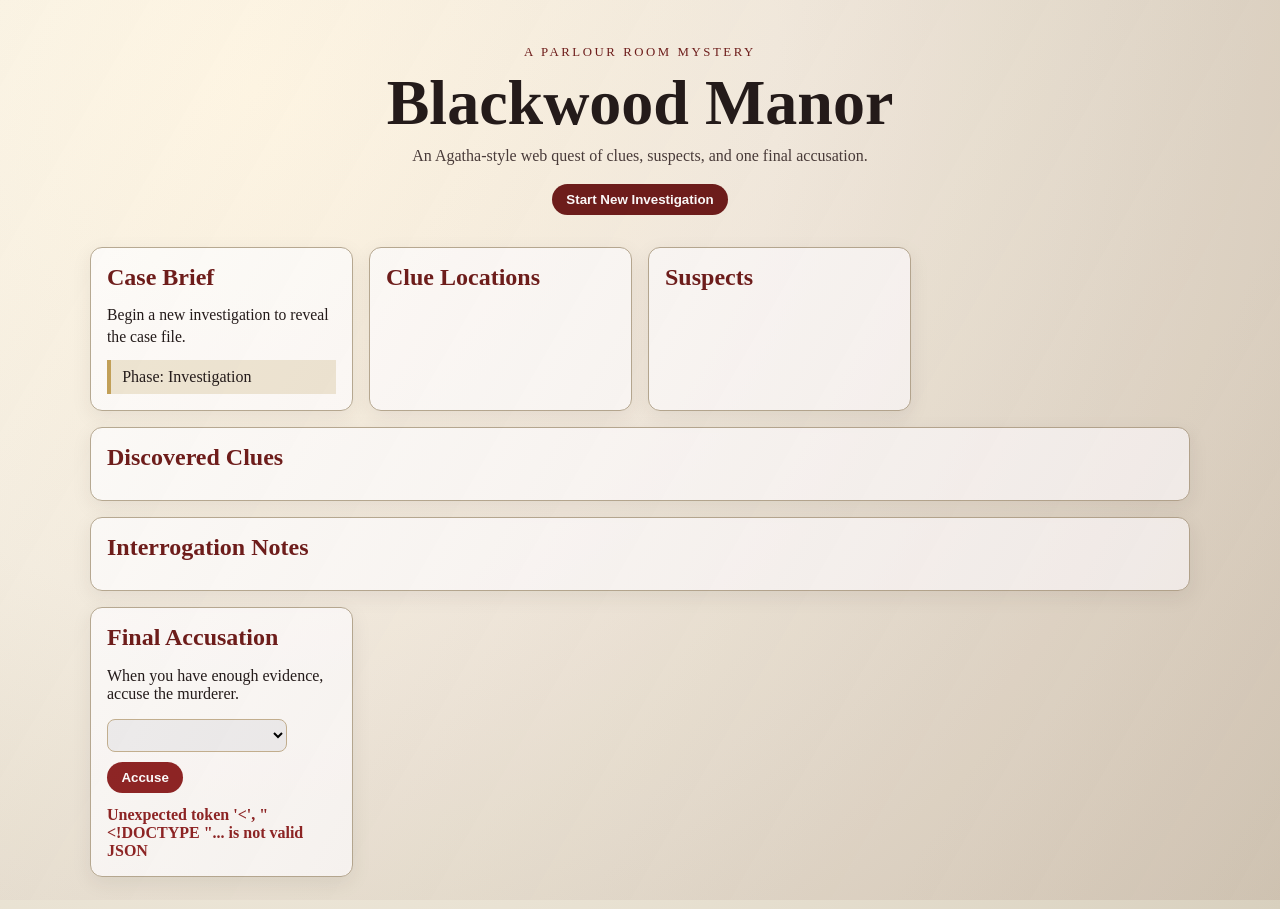
==== agatha-quest/frontend/index.html @ c82c1620 "Initial public release: agent-leader" ====
<!doctype html>
<html lang="en">
  <head>
    <meta charset="UTF-8" />
    <meta name="viewport" content="width=device-width, initial-scale=1.0" />
    <title>Blackwood Manor Mystery</title>
    <link rel="stylesheet" href="styles.css" />
  </head>
  <body>
    <div class="fog"></div>
    <header class="hero">
      <p class="eyebrow">A Parlour Room Mystery</p>
      <h1>Blackwood Manor</h1>
      <p class="subtitle">An Agatha-style web quest of clues, suspects, and one final accusation.</p>
      <button id="new-game" class="btn btn-primary">Start New Investigation</button>
    </header>

    <main class="layout">
      <section class="panel case-panel">
        <h2>Case Brief</h2>
        <div id="case-info" class="case-info">Begin a new investigation to reveal the case file.</div>
        <div id="status-strip" class="status-strip">Phase: Investigation</div>
      </section>

      <section class="panel">
        <h2>Clue Locations</h2>
        <div id="locations" class="grid"></div>
      </section>

      <section class="panel">
        <h2>Suspects</h2>
        <div id="suspects" class="grid"></div>
      </section>

      <section class="panel wide">
        <h2>Discovered Clues</h2>
        <ul id="clues" class="log"></ul>
      </section>

      <section class="panel wide">
        <h2>Interrogation Notes</h2>
        <ul id="interrogations" class="log"></ul>
      </section>

      <section class="panel accusation-panel">
        <h2>Final Accusation</h2>
        <p>When you have enough evidence, accuse the murderer.</p>
        <div class="accusation-controls">
          <select id="accused-select"></select>
          <button id="accuse-btn" class="btn btn-danger">Accuse</button>
        </div>
        <div id="verdict" class="verdict"></div>
      </section>
    </main>

    <script src="app.js"></script>
  </body>
</html>
---- agatha-quest/frontend/styles.css ----
:root {
  --ink: #241b1a;
  --paper: #f5efe2;
  --wine: #6f1d1b;
  --gold: #c4a259;
  --fog: #dad3c6;
  --success: #2f6d4f;
  --danger: #8f2525;
}

* {
  box-sizing: border-box;
}

body {
  margin: 0;
  color: var(--ink);
  font-family: "Garamond", "Times New Roman", serif;
  background: radial-gradient(circle at 20% 10%, #fff7e5, var(--paper) 40%, #d8d0be 100%);
}

.fog {
  position: fixed;
  inset: 0;
  pointer-events: none;
  background: linear-gradient(120deg, rgba(255, 255, 255, 0.15), rgba(111, 29, 27, 0.08));
  mix-blend-mode: multiply;
}

.hero {
  text-align: center;
  padding: 2.8rem 1rem 2rem;
}

.eyebrow {
  letter-spacing: 0.2em;
  text-transform: uppercase;
  color: var(--wine);
  margin: 0;
  font-size: 0.8rem;
}

h1 {
  margin: 0.4rem 0;
  font-size: clamp(2rem, 6vw, 4rem);
}

.subtitle {
  margin: 0 auto 1.2rem;
  max-width: 52rem;
  color: #4a3c3a;
}

.layout {
  width: min(1100px, 94vw);
  margin: 0 auto 2rem;
  display: grid;
  grid-template-columns: repeat(auto-fit, minmax(260px, 1fr));
  gap: 1rem;
}

.panel {
  background: rgba(255, 255, 255, 0.8);
  border: 1px solid #b8ab93;
  border-radius: 12px;
  padding: 1rem;
  box-shadow: 0 6px 20px rgba(54, 40, 35, 0.08);
}

.panel h2 {
  margin: 0 0 0.8rem;
  color: var(--wine);
}

.wide {
  grid-column: 1 / -1;
}

.case-info {
  font-size: 0.98rem;
  line-height: 1.4;
}

.status-strip {
  margin-top: 0.8rem;
  padding: 0.5rem 0.7rem;
  background: #efe7d4;
  border-left: 4px solid var(--gold);
}

.grid {
  display: grid;
  grid-template-columns: repeat(auto-fit, minmax(190px, 1fr));
  gap: 0.6rem;
}

.card {
  border: 1px solid #cbbda1;
  background: #fff;
  border-radius: 10px;
  padding: 0.7rem;
  display: flex;
  flex-direction: column;
  gap: 0.5rem;
}

.card h3 {
  margin: 0;
  font-size: 1rem;
}

.card p {
  margin: 0;
  color: #504040;
  font-size: 0.9rem;
}

.log {
  margin: 0;
  padding-left: 1.1rem;
}

.log li {
  margin: 0.35rem 0;
}

.btn {
  border: none;
  border-radius: 999px;
  padding: 0.5rem 0.9rem;
  cursor: pointer;
  font-weight: 600;
}

.btn-primary {
  background: var(--wine);
  color: #fff;
}

.btn-secondary {
  background: #e8dcc2;
  color: var(--ink);
}

.btn-danger {
  background: var(--danger);
  color: #fff;
}

.btn:disabled {
  opacity: 0.45;
  cursor: not-allowed;
}

.accusation-controls {
  display: flex;
  gap: 0.6rem;
  flex-wrap: wrap;
}

select {
  padding: 0.45rem;
  border-radius: 8px;
  border: 1px solid #c5b291;
  min-width: 180px;
}

.verdict {
  margin-top: 0.8rem;
  min-height: 1.2rem;
  font-weight: 700;
}

.verdict.success {
  color: var(--success);
}

.verdict.fail {
  color: var(--danger);
}
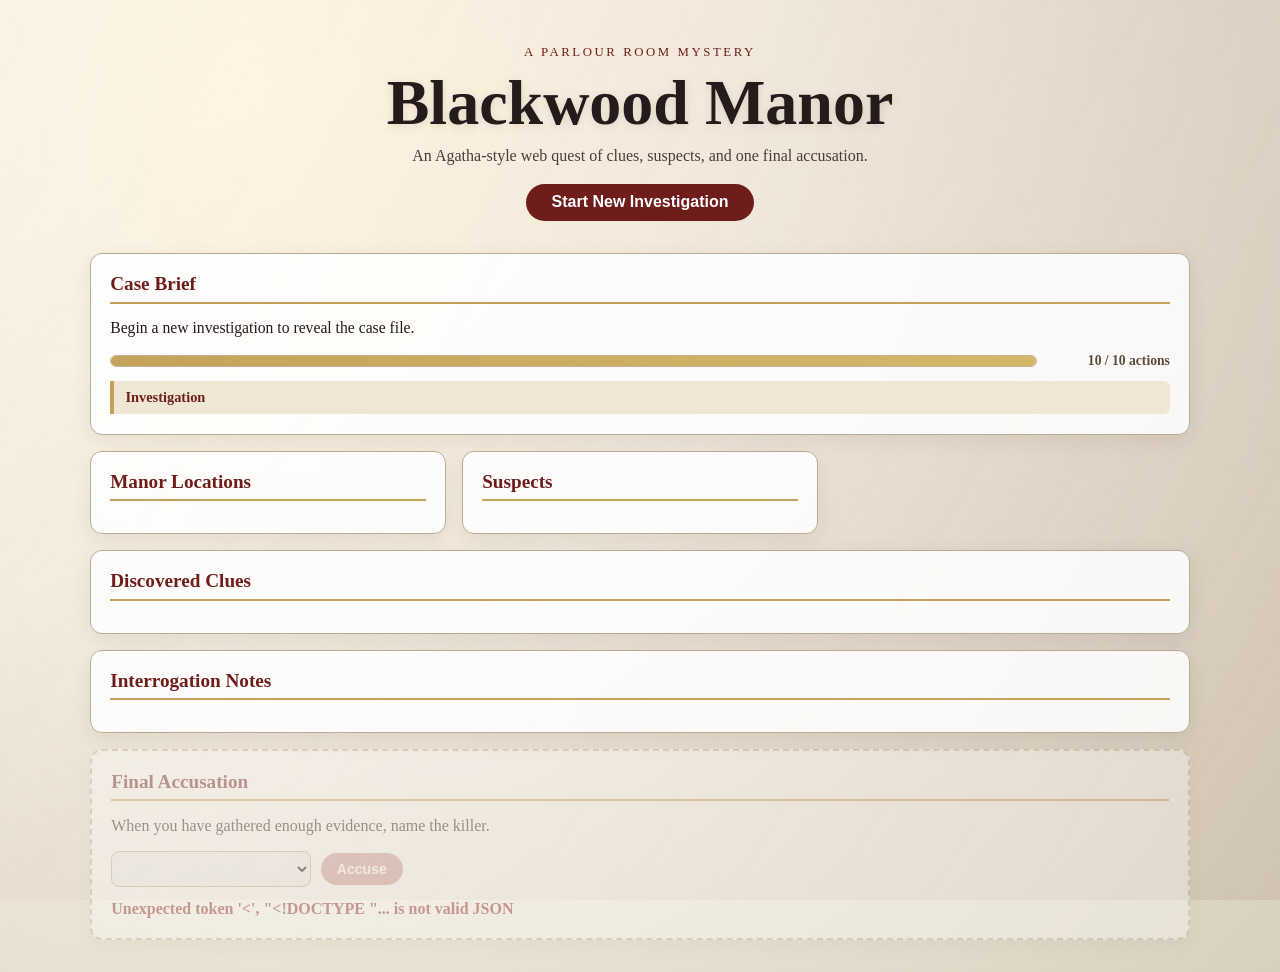
==== commit 5acda764: "Implement frontend graphics pass and gameplay UI for Agatha Quest Major frontend overhaul: - Wire lo" ====
--- a/agatha-quest/frontend/index.html
+++ b/agatha-quest/frontend/index.html
@@ -16,14 +16,22 @@
     </header>
 
     <main class="layout">
-      <section class="panel case-panel">
+      <section class="panel case-panel wide">
         <h2>Case Brief</h2>
         <div id="case-info" class="case-info">Begin a new investigation to reveal the case file.</div>
-        <div id="status-strip" class="status-strip">Phase: Investigation</div>
+        <div id="pressure-container" class="pressure-container">
+          <div class="pressure-track">
+            <div id="pressure-bar" class="pressure-fill"></div>
+          </div>
+          <span id="pressure-label" class="pressure-label">10 / 10 actions</span>
+        </div>
+        <div id="status-strip" class="status-strip">
+          <span class="phase-text">Investigation</span>
+        </div>
       </section>
 
       <section class="panel">
-        <h2>Clue Locations</h2>
+        <h2>Manor Locations</h2>
         <div id="locations" class="grid"></div>
       </section>
 
@@ -42,12 +50,12 @@
         <ul id="interrogations" class="log"></ul>
       </section>
 
-      <section class="panel accusation-panel">
+      <section class="panel accusation-panel wide">
         <h2>Final Accusation</h2>
-        <p>When you have enough evidence, accuse the murderer.</p>
+        <p>When you have gathered enough evidence, name the killer.</p>
         <div class="accusation-controls">
           <select id="accused-select"></select>
-          <button id="accuse-btn" class="btn btn-danger">Accuse</button>
+          <button id="accuse-btn" class="btn btn-danger" disabled>Accuse</button>
         </div>
         <div id="verdict" class="verdict"></div>
       </section>
--- a/agatha-quest/frontend/styles.css
+++ b/agatha-quest/frontend/styles.css
@@ -6,6 +6,7 @@
   --fog: #dad3c6;
   --success: #2f6d4f;
   --danger: #8f2525;
+  --warning: #b8860b;
 }
 
 * {
@@ -17,6 +18,7 @@
   color: var(--ink);
   font-family: "Garamond", "Times New Roman", serif;
   background: radial-gradient(circle at 20% 10%, #fff7e5, var(--paper) 40%, #d8d0be 100%);
+  min-height: 100vh;
 }
 
 .fog {
@@ -25,11 +27,15 @@
   pointer-events: none;
   background: linear-gradient(120deg, rgba(255, 255, 255, 0.15), rgba(111, 29, 27, 0.08));
   mix-blend-mode: multiply;
-}
-
+  z-index: 0;
+}
+
+/* Hero */
 .hero {
   text-align: center;
   padding: 2.8rem 1rem 2rem;
+  position: relative;
+  z-index: 1;
 }
 
 .eyebrow {
@@ -43,6 +49,7 @@
 h1 {
   margin: 0.4rem 0;
   font-size: clamp(2rem, 6vw, 4rem);
+  text-shadow: 0 2px 8px rgba(111, 29, 27, 0.12);
 }
 
 .subtitle {
@@ -51,90 +58,274 @@
   color: #4a3c3a;
 }
 
+/* Layout */
 .layout {
   width: min(1100px, 94vw);
   margin: 0 auto 2rem;
   display: grid;
-  grid-template-columns: repeat(auto-fit, minmax(260px, 1fr));
+  grid-template-columns: repeat(auto-fit, minmax(280px, 1fr));
   gap: 1rem;
-}
-
+  position: relative;
+  z-index: 1;
+}
+
+/* Panels */
 .panel {
-  background: rgba(255, 255, 255, 0.8);
+  background: rgba(255, 255, 255, 0.85);
   border: 1px solid #b8ab93;
   border-radius: 12px;
-  padding: 1rem;
+  padding: 1.2rem;
   box-shadow: 0 6px 20px rgba(54, 40, 35, 0.08);
+  transition: box-shadow 0.2s;
+}
+
+.panel:hover {
+  box-shadow: 0 8px 28px rgba(54, 40, 35, 0.12);
 }
 
 .panel h2 {
   margin: 0 0 0.8rem;
   color: var(--wine);
+  font-size: 1.2rem;
+  border-bottom: 2px solid var(--gold);
+  padding-bottom: 0.4rem;
 }
 
 .wide {
   grid-column: 1 / -1;
 }
 
+/* Case info */
 .case-info {
   font-size: 0.98rem;
-  line-height: 1.4;
-}
-
+  line-height: 1.5;
+}
+
+.case-detail {
+  padding: 0.2rem 0;
+}
+
+.case-detail strong {
+  color: var(--wine);
+}
+
+/* Pressure clock */
+.pressure-container {
+  margin-top: 0.8rem;
+  display: flex;
+  align-items: center;
+  gap: 0.8rem;
+}
+
+.pressure-track {
+  flex: 1;
+  height: 12px;
+  background: #e8dcc2;
+  border-radius: 6px;
+  overflow: hidden;
+  border: 1px solid #c5b291;
+}
+
+.pressure-fill {
+  height: 100%;
+  background: linear-gradient(90deg, var(--gold), #d4b86a);
+  border-radius: 6px;
+  transition: width 0.4s ease, background 0.3s;
+}
+
+.pressure-fill.warning {
+  background: linear-gradient(90deg, var(--warning), #d4a017);
+  animation: pulse-warning 1.2s ease-in-out infinite;
+}
+
+.pressure-fill.expired {
+  background: var(--danger);
+  width: 0% !important;
+}
+
+@keyframes pulse-warning {
+  0%, 100% { opacity: 1; }
+  50% { opacity: 0.7; }
+}
+
+.pressure-label {
+  font-size: 0.85rem;
+  font-weight: 600;
+  color: #5a4a3a;
+  white-space: nowrap;
+  min-width: 120px;
+  text-align: right;
+}
+
+/* Status strip */
 .status-strip {
   margin-top: 0.8rem;
   padding: 0.5rem 0.7rem;
   background: #efe7d4;
   border-left: 4px solid var(--gold);
-}
-
+  border-radius: 0 6px 6px 0;
+  display: flex;
+  flex-wrap: wrap;
+  gap: 0.8rem;
+  align-items: center;
+  font-size: 0.9rem;
+}
+
+.phase-text {
+  font-weight: 700;
+  color: var(--wine);
+}
+
+.stat {
+  color: #5a4a3a;
+}
+
+/* Grid */
 .grid {
   display: grid;
-  grid-template-columns: repeat(auto-fit, minmax(190px, 1fr));
+  grid-template-columns: repeat(auto-fit, minmax(200px, 1fr));
   gap: 0.6rem;
 }
 
+/* Cards */
 .card {
   border: 1px solid #cbbda1;
   background: #fff;
   border-radius: 10px;
-  padding: 0.7rem;
+  padding: 0.8rem;
   display: flex;
   flex-direction: column;
-  gap: 0.5rem;
+  gap: 0.4rem;
+  transition: transform 0.15s, box-shadow 0.15s, border-color 0.2s;
+}
+
+.card:hover {
+  transform: translateY(-2px);
+  box-shadow: 0 4px 16px rgba(54, 40, 35, 0.1);
+}
+
+.card.visited {
+  border-color: var(--gold);
+  background: #fdfbf4;
+}
+
+.card.no-clues {
+  opacity: 0.8;
+}
+
+.card.interrogated {
+  border-color: var(--wine);
+  background: #fdf5f5;
 }
 
 .card h3 {
   margin: 0;
   font-size: 1rem;
+  color: var(--ink);
 }
 
 .card p {
   margin: 0;
   color: #504040;
-  font-size: 0.9rem;
-}
-
+  font-size: 0.88rem;
+  line-height: 1.35;
+}
+
+.loc-desc {
+  font-style: italic;
+}
+
+/* Badges */
+.badge {
+  display: inline-block;
+  font-size: 0.72rem;
+  font-weight: 700;
+  text-transform: uppercase;
+  letter-spacing: 0.06em;
+  padding: 0.15rem 0.5rem;
+  border-radius: 999px;
+  width: fit-content;
+}
+
+.clue-badge {
+  background: #e8f5e9;
+  color: var(--success);
+  border: 1px solid #a5d6a7;
+}
+
+.visited-badge {
+  background: #fff8e1;
+  color: var(--warning);
+  border: 1px solid #ffe082;
+}
+
+.interrogated-badge {
+  background: #fce4ec;
+  color: var(--wine);
+  border: 1px solid #ef9a9a;
+}
+
+/* Log lists */
 .log {
   margin: 0;
   padding-left: 1.1rem;
+  list-style: none;
 }
 
 .log li {
   margin: 0.35rem 0;
-}
-
+  padding: 0.3rem 0;
+  border-bottom: 1px solid #efe7d4;
+}
+
+.log li:last-child {
+  border-bottom: none;
+}
+
+.log li.empty {
+  color: #8a7a6a;
+  font-style: italic;
+  border-bottom: none;
+}
+
+.clue-item strong {
+  color: var(--wine);
+}
+
+.interrogation-item strong {
+  color: var(--ink);
+}
+
+.secret-text {
+  color: var(--danger);
+  font-weight: 600;
+}
+
+/* Buttons */
 .btn {
   border: none;
   border-radius: 999px;
-  padding: 0.5rem 0.9rem;
+  padding: 0.5rem 1rem;
   cursor: pointer;
   font-weight: 600;
+  font-size: 0.88rem;
+  transition: transform 0.1s, box-shadow 0.15s, opacity 0.15s;
+}
+
+.btn:hover:not(:disabled) {
+  transform: translateY(-1px);
+  box-shadow: 0 2px 8px rgba(0, 0, 0, 0.12);
+}
+
+.btn:active:not(:disabled) {
+  transform: translateY(0);
 }
 
 .btn-primary {
   background: var(--wine);
   color: #fff;
+  padding: 0.6rem 1.6rem;
+  font-size: 1rem;
 }
 
 .btn-secondary {
@@ -150,25 +341,48 @@
 .btn:disabled {
   opacity: 0.45;
   cursor: not-allowed;
+  transform: none;
+  box-shadow: none;
+}
+
+/* Accusation panel */
+.accusation-panel {
+  opacity: 0.4;
+  pointer-events: none;
+  transition: opacity 0.4s;
+  border: 2px dashed #c5b291;
+}
+
+.accusation-panel.visible {
+  opacity: 1;
+  pointer-events: auto;
+  border: 2px solid var(--wine);
+  background: rgba(255, 245, 245, 0.9);
 }
 
 .accusation-controls {
   display: flex;
   gap: 0.6rem;
   flex-wrap: wrap;
+  align-items: center;
 }
 
 select {
-  padding: 0.45rem;
+  padding: 0.5rem;
   border-radius: 8px;
   border: 1px solid #c5b291;
-  min-width: 180px;
-}
-
+  min-width: 200px;
+  font-family: inherit;
+  font-size: 0.9rem;
+}
+
+/* Verdict */
 .verdict {
   margin-top: 0.8rem;
   min-height: 1.2rem;
   font-weight: 700;
+  font-size: 1rem;
+  transition: color 0.2s;
 }
 
 .verdict.success {
@@ -178,3 +392,51 @@
 .verdict.fail {
   color: var(--danger);
 }
+
+/* Game over states */
+body.game-over .card .btn {
+  opacity: 0.3;
+  pointer-events: none;
+}
+
+body.game-won .hero h1 {
+  color: var(--success);
+}
+
+body.game-lost .hero h1 {
+  color: var(--danger);
+}
+
+/* Mobile */
+@media (max-width: 600px) {
+  .layout {
+    grid-template-columns: 1fr;
+  }
+
+  .grid {
+    grid-template-columns: 1fr;
+  }
+
+  .pressure-container {
+    flex-direction: column;
+    align-items: stretch;
+  }
+
+  .pressure-label {
+    text-align: center;
+  }
+
+  .status-strip {
+    flex-direction: column;
+    gap: 0.3rem;
+    align-items: flex-start;
+  }
+
+  .accusation-controls {
+    flex-direction: column;
+  }
+
+  select {
+    width: 100%;
+  }
+}
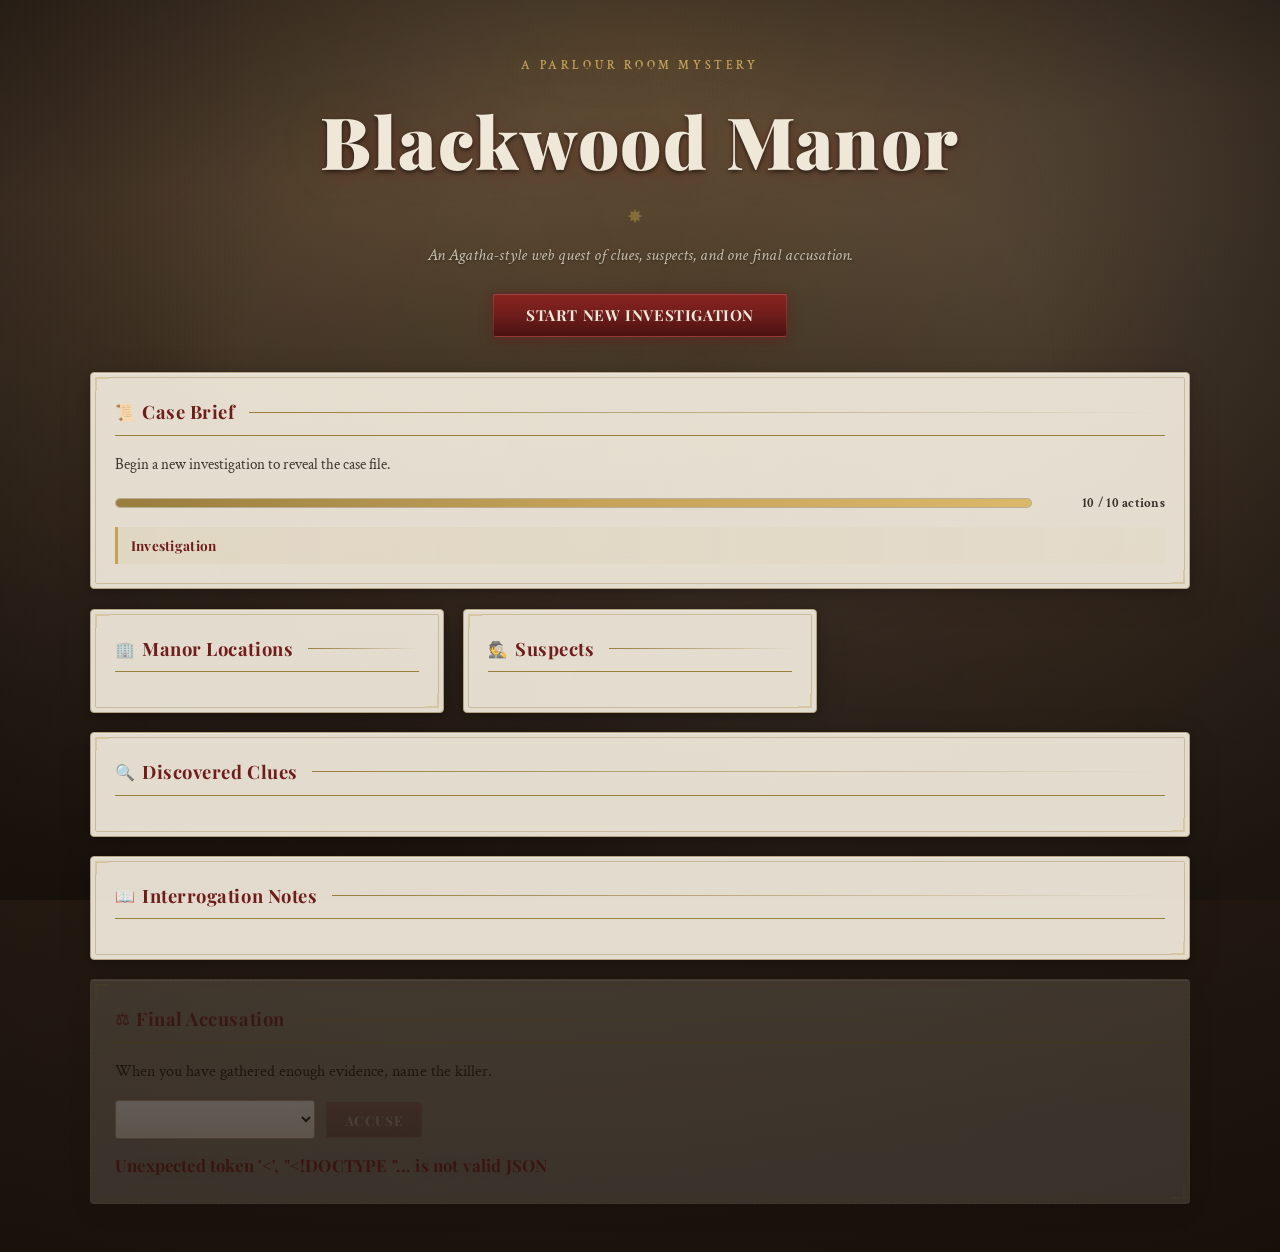
==== commit 976bebcb: "Painterly cinematic art pass for Blackwood Manor frontend Dark atmospheric Victorian manor backgroun" ====
--- a/agatha-quest/frontend/index.html
+++ b/agatha-quest/frontend/index.html
@@ -4,20 +4,28 @@
     <meta charset="UTF-8" />
     <meta name="viewport" content="width=device-width, initial-scale=1.0" />
     <title>Blackwood Manor Mystery</title>
+    <link rel="preconnect" href="https://fonts.googleapis.com" />
+    <link rel="preconnect" href="https://fonts.gstatic.com" crossorigin />
+    <link href="https://fonts.googleapis.com/css2?family=Playfair+Display:ital,wght@0,400;0,700;0,900;1,400&family=Crimson+Text:ital,wght@0,400;0,600;0,700;1,400&display=swap" rel="stylesheet" />
     <link rel="stylesheet" href="styles.css" />
   </head>
   <body>
-    <div class="fog"></div>
+    <div class="fog fog-1"></div>
+    <div class="fog fog-2"></div>
+    <div class="vignette"></div>
+
     <header class="hero">
       <p class="eyebrow">A Parlour Room Mystery</p>
       <h1>Blackwood Manor</h1>
+      <div class="ornament">&#10040;</div>
       <p class="subtitle">An Agatha-style web quest of clues, suspects, and one final accusation.</p>
       <button id="new-game" class="btn btn-primary">Start New Investigation</button>
     </header>
 
     <main class="layout">
       <section class="panel case-panel wide">
-        <h2>Case Brief</h2>
+        <div class="panel-frame"></div>
+        <h2><span class="section-icon">&#128220;</span> Case Brief</h2>
         <div id="case-info" class="case-info">Begin a new investigation to reveal the case file.</div>
         <div id="pressure-container" class="pressure-container">
           <div class="pressure-track">
@@ -31,27 +39,32 @@
       </section>
 
       <section class="panel">
-        <h2>Manor Locations</h2>
+        <div class="panel-frame"></div>
+        <h2><span class="section-icon">&#127970;</span> Manor Locations</h2>
         <div id="locations" class="grid"></div>
       </section>
 
       <section class="panel">
-        <h2>Suspects</h2>
+        <div class="panel-frame"></div>
+        <h2><span class="section-icon">&#128373;</span> Suspects</h2>
         <div id="suspects" class="grid"></div>
       </section>
 
       <section class="panel wide">
-        <h2>Discovered Clues</h2>
+        <div class="panel-frame"></div>
+        <h2><span class="section-icon">&#128269;</span> Discovered Clues</h2>
         <ul id="clues" class="log"></ul>
       </section>
 
       <section class="panel wide">
-        <h2>Interrogation Notes</h2>
+        <div class="panel-frame"></div>
+        <h2><span class="section-icon">&#128214;</span> Interrogation Notes</h2>
         <ul id="interrogations" class="log"></ul>
       </section>
 
       <section class="panel accusation-panel wide">
-        <h2>Final Accusation</h2>
+        <div class="panel-frame"></div>
+        <h2><span class="section-icon">&#9878;</span> Final Accusation</h2>
         <p>When you have gathered enough evidence, name the killer.</p>
         <div class="accusation-controls">
           <select id="accused-select"></select>
@@ -61,6 +74,6 @@
       </section>
     </main>
 
-    <script src="app.js"></script>
+    <script src="app.js" type="module"></script>
   </body>
 </html>
--- a/agatha-quest/frontend/styles.css
+++ b/agatha-quest/frontend/styles.css
@@ -1,117 +1,286 @@
+/* ──────────────────────────────────────────────
+   Blackwood Manor — Painterly Cinematic Art Pass
+   A layered, atmospheric Victorian mystery aesthetic
+   ────────────────────────────────────────────── */
+
+/* ── Palette ── */
 :root {
-  --ink: #241b1a;
-  --paper: #f5efe2;
+  --ink: #1a1410;
+  --ink-soft: #3d302a;
+  --paper: #f0e8d8;
+  --parchment: #e8ddc8;
+  --parchment-deep: #d8cbb0;
   --wine: #6f1d1b;
+  --wine-deep: #4a1210;
+  --wine-glow: #8b2420;
   --gold: #c4a259;
-  --fog: #dad3c6;
-  --success: #2f6d4f;
-  --danger: #8f2525;
-  --warning: #b8860b;
+  --gold-bright: #dab96a;
+  --gold-dim: #9a7e3e;
+  --fog: #c8bfae;
+  --success: #2a6344;
+  --success-light: #d2eade;
+  --danger: #7a1a1a;
+  --danger-light: #f5dada;
+  --warning: #8f6b0b;
+  --shadow: rgba(20, 12, 8, 0.25);
+  --shadow-deep: rgba(20, 12, 8, 0.45);
+  --panel-bg: rgba(245, 238, 224, 0.92);
+  --panel-border: #b5a484;
 }
 
 * {
   box-sizing: border-box;
 }
 
+/* ── Body & Painterly Background ── */
 body {
   margin: 0;
   color: var(--ink);
-  font-family: "Garamond", "Times New Roman", serif;
-  background: radial-gradient(circle at 20% 10%, #fff7e5, var(--paper) 40%, #d8d0be 100%);
+  font-family: "Crimson Text", "Garamond", "Georgia", serif;
+  font-size: 16px;
+  line-height: 1.6;
   min-height: 100vh;
-}
-
+  background-color: #2a1f18;
+  background-image:
+    /* Warm candlelight glow from center-top */
+    radial-gradient(ellipse 80% 50% at 50% 5%, rgba(196, 162, 89, 0.15) 0%, transparent 70%),
+    /* Cool moonlight from upper right */
+    radial-gradient(ellipse 60% 60% at 85% 10%, rgba(160, 175, 200, 0.08) 0%, transparent 60%),
+    /* Deep vignette corners */
+    radial-gradient(ellipse 120% 120% at 50% 50%, transparent 30%, rgba(15, 8, 4, 0.6) 100%),
+    /* Base aged wallpaper gradient */
+    linear-gradient(175deg,
+      #3d2e22 0%,
+      #4a3828 15%,
+      #3a2c1e 30%,
+      #2d2018 50%,
+      #251a12 70%,
+      #1a120c 100%
+    );
+}
+
+/* ── Animated Fog Layers ── */
 .fog {
   position: fixed;
   inset: 0;
   pointer-events: none;
-  background: linear-gradient(120deg, rgba(255, 255, 255, 0.15), rgba(111, 29, 27, 0.08));
-  mix-blend-mode: multiply;
   z-index: 0;
 }
 
-/* Hero */
+.fog-1 {
+  background:
+    linear-gradient(110deg,
+      rgba(200, 191, 174, 0.06) 0%,
+      rgba(200, 191, 174, 0.02) 30%,
+      transparent 50%,
+      rgba(200, 191, 174, 0.04) 70%,
+      rgba(200, 191, 174, 0.08) 100%
+    );
+  animation: fog-drift-1 25s ease-in-out infinite;
+}
+
+.fog-2 {
+  background:
+    linear-gradient(250deg,
+      transparent 0%,
+      rgba(196, 162, 89, 0.03) 20%,
+      rgba(200, 191, 174, 0.05) 50%,
+      transparent 80%
+    );
+  animation: fog-drift-2 35s ease-in-out infinite;
+}
+
+@keyframes fog-drift-1 {
+  0%, 100% { opacity: 0.8; transform: translateX(0); }
+  50% { opacity: 1; transform: translateX(20px); }
+}
+
+@keyframes fog-drift-2 {
+  0%, 100% { opacity: 0.6; transform: translateX(0) translateY(0); }
+  33% { opacity: 1; transform: translateX(-15px) translateY(5px); }
+  66% { opacity: 0.7; transform: translateX(10px) translateY(-5px); }
+}
+
+/* ── Cinematic Vignette ── */
+.vignette {
+  position: fixed;
+  inset: 0;
+  pointer-events: none;
+  z-index: 0;
+  background: radial-gradient(ellipse 80% 70% at 50% 40%, transparent 40%, rgba(10, 6, 3, 0.55) 100%);
+}
+
+/* ── Typography ── */
+h1, h2, h3 {
+  font-family: "Playfair Display", "Georgia", serif;
+}
+
+/* ── Hero Section ── */
 .hero {
   text-align: center;
-  padding: 2.8rem 1rem 2rem;
+  padding: 3.5rem 1rem 2.2rem;
   position: relative;
   z-index: 1;
 }
 
 .eyebrow {
-  letter-spacing: 0.2em;
+  letter-spacing: 0.3em;
   text-transform: uppercase;
-  color: var(--wine);
+  color: var(--gold);
   margin: 0;
-  font-size: 0.8rem;
+  font-size: 0.75rem;
+  font-weight: 600;
+  text-shadow: 0 0 20px rgba(196, 162, 89, 0.4);
 }
 
 h1 {
-  margin: 0.4rem 0;
-  font-size: clamp(2rem, 6vw, 4rem);
-  text-shadow: 0 2px 8px rgba(111, 29, 27, 0.12);
+  margin: 0.5rem 0 0.2rem;
+  font-size: clamp(2.2rem, 7vw, 4.5rem);
+  font-weight: 900;
+  color: var(--paper);
+  letter-spacing: 0.02em;
+  text-shadow:
+    0 2px 4px rgba(0, 0, 0, 0.6),
+    0 4px 20px rgba(111, 29, 27, 0.3),
+    0 0 60px rgba(196, 162, 89, 0.1);
+}
+
+.ornament {
+  color: var(--gold-dim);
+  font-size: 1.2rem;
+  margin: 0.3rem 0 0.5rem;
+  opacity: 0.7;
+  letter-spacing: 0.5em;
 }
 
 .subtitle {
-  margin: 0 auto 1.2rem;
-  max-width: 52rem;
-  color: #4a3c3a;
-}
-
-/* Layout */
+  margin: 0 auto 1.5rem;
+  max-width: 36rem;
+  color: var(--fog);
+  font-style: italic;
+  font-size: 1.05rem;
+  text-shadow: 0 1px 3px rgba(0, 0, 0, 0.4);
+}
+
+/* ── Main Layout ── */
 .layout {
   width: min(1100px, 94vw);
-  margin: 0 auto 2rem;
+  margin: 0 auto 3rem;
   display: grid;
   grid-template-columns: repeat(auto-fit, minmax(280px, 1fr));
-  gap: 1rem;
+  gap: 1.2rem;
   position: relative;
   z-index: 1;
 }
 
-/* Panels */
+/* ── Ornate Panel Frames ── */
 .panel {
-  background: rgba(255, 255, 255, 0.85);
-  border: 1px solid #b8ab93;
-  border-radius: 12px;
-  padding: 1.2rem;
-  box-shadow: 0 6px 20px rgba(54, 40, 35, 0.08);
-  transition: box-shadow 0.2s;
+  position: relative;
+  background: var(--panel-bg);
+  border: 1px solid var(--panel-border);
+  border-radius: 4px;
+  padding: 1.5rem;
+  box-shadow:
+    0 2px 8px var(--shadow),
+    0 8px 32px rgba(20, 12, 8, 0.15),
+    inset 0 1px 0 rgba(255, 255, 255, 0.3);
+  transition: box-shadow 0.3s ease, transform 0.2s ease;
 }
 
 .panel:hover {
-  box-shadow: 0 8px 28px rgba(54, 40, 35, 0.12);
+  box-shadow:
+    0 4px 12px var(--shadow),
+    0 12px 40px rgba(20, 12, 8, 0.2),
+    inset 0 1px 0 rgba(255, 255, 255, 0.3);
+  transform: translateY(-1px);
+}
+
+/* Ornate corner frame via pseudo-elements */
+.panel-frame {
+  position: absolute;
+  inset: 4px;
+  border: 1px solid var(--gold-dim);
+  border-radius: 2px;
+  pointer-events: none;
+  opacity: 0.35;
+}
+
+.panel-frame::before,
+.panel-frame::after {
+  content: "";
+  position: absolute;
+  width: 12px;
+  height: 12px;
+  border-color: var(--gold);
+  border-style: solid;
+}
+
+.panel-frame::before {
+  top: -1px;
+  left: -1px;
+  border-width: 2px 0 0 2px;
+}
+
+.panel-frame::after {
+  bottom: -1px;
+  right: -1px;
+  border-width: 0 2px 2px 0;
 }
 
 .panel h2 {
-  margin: 0 0 0.8rem;
+  margin: 0 0 1rem;
   color: var(--wine);
-  font-size: 1.2rem;
-  border-bottom: 2px solid var(--gold);
-  padding-bottom: 0.4rem;
+  font-size: 1.15rem;
+  font-weight: 700;
+  letter-spacing: 0.03em;
+  border-bottom: 1px solid var(--gold-dim);
+  padding-bottom: 0.5rem;
+  display: flex;
+  align-items: center;
+  gap: 0.4rem;
+}
+
+.panel h2::after {
+  content: "";
+  flex: 1;
+  height: 1px;
+  background: linear-gradient(90deg, var(--gold-dim), transparent);
+  margin-left: 0.5rem;
+}
+
+.section-icon {
+  font-size: 1rem;
+  opacity: 0.75;
 }
 
 .wide {
   grid-column: 1 / -1;
 }
 
-/* Case info */
+/* ── Case Info ── */
 .case-info {
-  font-size: 0.98rem;
-  line-height: 1.5;
+  font-size: 0.95rem;
+  line-height: 1.65;
+  color: var(--ink-soft);
 }
 
 .case-detail {
-  padding: 0.2rem 0;
+  padding: 0.25rem 0;
+  border-bottom: 1px dotted rgba(181, 164, 132, 0.3);
+}
+
+.case-detail:last-child {
+  border-bottom: none;
 }
 
 .case-detail strong {
   color: var(--wine);
-}
-
-/* Pressure clock */
+  font-weight: 700;
+}
+
+/* ── Pressure Clock ── */
 .pressure-container {
-  margin-top: 0.8rem;
+  margin-top: 1rem;
   display: flex;
   align-items: center;
   gap: 0.8rem;
@@ -119,163 +288,210 @@
 
 .pressure-track {
   flex: 1;
-  height: 12px;
-  background: #e8dcc2;
-  border-radius: 6px;
+  height: 10px;
+  background: var(--parchment-deep);
+  border-radius: 5px;
   overflow: hidden;
-  border: 1px solid #c5b291;
+  border: 1px solid rgba(0, 0, 0, 0.15);
+  box-shadow: inset 0 1px 3px rgba(0, 0, 0, 0.15);
 }
 
 .pressure-fill {
   height: 100%;
-  background: linear-gradient(90deg, var(--gold), #d4b86a);
-  border-radius: 6px;
-  transition: width 0.4s ease, background 0.3s;
+  background: linear-gradient(90deg, var(--gold-dim), var(--gold), var(--gold-bright));
+  border-radius: 5px;
+  transition: width 0.5s cubic-bezier(0.4, 0, 0.2, 1), background 0.4s;
+  box-shadow: 0 0 8px rgba(196, 162, 89, 0.3);
 }
 
 .pressure-fill.warning {
-  background: linear-gradient(90deg, var(--warning), #d4a017);
-  animation: pulse-warning 1.2s ease-in-out infinite;
+  background: linear-gradient(90deg, #b35a00, var(--warning), #cc8800);
+  box-shadow: 0 0 12px rgba(183, 110, 0, 0.5);
+  animation: pulse-warning 1s ease-in-out infinite;
 }
 
 .pressure-fill.expired {
   background: var(--danger);
   width: 0% !important;
+  box-shadow: none;
 }
 
 @keyframes pulse-warning {
-  0%, 100% { opacity: 1; }
-  50% { opacity: 0.7; }
+  0%, 100% { opacity: 1; box-shadow: 0 0 12px rgba(183, 110, 0, 0.5); }
+  50% { opacity: 0.75; box-shadow: 0 0 20px rgba(183, 110, 0, 0.7); }
 }
 
 .pressure-label {
-  font-size: 0.85rem;
-  font-weight: 600;
-  color: #5a4a3a;
+  font-size: 0.82rem;
+  font-weight: 700;
+  color: var(--ink-soft);
   white-space: nowrap;
   min-width: 120px;
   text-align: right;
-}
-
-/* Status strip */
+  letter-spacing: 0.02em;
+}
+
+/* ── Status Strip ── */
 .status-strip {
   margin-top: 0.8rem;
-  padding: 0.5rem 0.7rem;
-  background: #efe7d4;
-  border-left: 4px solid var(--gold);
-  border-radius: 0 6px 6px 0;
+  padding: 0.5rem 0.8rem;
+  background: linear-gradient(90deg, rgba(196, 162, 89, 0.1), rgba(196, 162, 89, 0.05));
+  border-left: 3px solid var(--gold);
+  border-radius: 0 4px 4px 0;
   display: flex;
   flex-wrap: wrap;
-  gap: 0.8rem;
+  gap: 1rem;
   align-items: center;
-  font-size: 0.9rem;
+  font-size: 0.85rem;
 }
 
 .phase-text {
+  font-family: "Playfair Display", "Georgia", serif;
   font-weight: 700;
   color: var(--wine);
+  letter-spacing: 0.02em;
 }
 
 .stat {
-  color: #5a4a3a;
-}
-
-/* Grid */
+  color: var(--ink-soft);
+  font-size: 0.82rem;
+}
+
+/* ── Card Grid ── */
 .grid {
   display: grid;
   grid-template-columns: repeat(auto-fit, minmax(200px, 1fr));
-  gap: 0.6rem;
-}
-
-/* Cards */
+  gap: 0.7rem;
+}
+
+/* ── Cards — Layered Parchment Look ── */
 .card {
-  border: 1px solid #cbbda1;
-  background: #fff;
-  border-radius: 10px;
-  padding: 0.8rem;
+  position: relative;
+  border: 1px solid var(--panel-border);
+  background:
+    linear-gradient(135deg, rgba(255, 255, 255, 0.6) 0%, rgba(245, 238, 224, 0.8) 100%);
+  border-radius: 4px;
+  padding: 0.9rem;
   display: flex;
   flex-direction: column;
-  gap: 0.4rem;
-  transition: transform 0.15s, box-shadow 0.15s, border-color 0.2s;
+  gap: 0.35rem;
+  transition: transform 0.2s ease, box-shadow 0.2s ease, border-color 0.25s ease;
+  box-shadow:
+    0 1px 4px rgba(20, 12, 8, 0.1),
+    0 4px 12px rgba(20, 12, 8, 0.06);
+}
+
+.card::before {
+  content: "";
+  position: absolute;
+  inset: 3px;
+  border: 1px solid rgba(196, 162, 89, 0.15);
+  border-radius: 2px;
+  pointer-events: none;
 }
 
 .card:hover {
-  transform: translateY(-2px);
-  box-shadow: 0 4px 16px rgba(54, 40, 35, 0.1);
+  transform: translateY(-3px);
+  box-shadow:
+    0 4px 12px rgba(20, 12, 8, 0.15),
+    0 8px 24px rgba(20, 12, 8, 0.1);
+  border-color: var(--gold-dim);
 }
 
 .card.visited {
   border-color: var(--gold);
-  background: #fdfbf4;
+  background:
+    linear-gradient(135deg, rgba(255, 248, 225, 0.7) 0%, rgba(252, 245, 220, 0.9) 100%);
+  box-shadow:
+    0 1px 4px rgba(20, 12, 8, 0.1),
+    0 4px 12px rgba(20, 12, 8, 0.06),
+    inset 0 0 20px rgba(196, 162, 89, 0.06);
 }
 
 .card.no-clues {
-  opacity: 0.8;
+  opacity: 0.7;
 }
 
 .card.interrogated {
   border-color: var(--wine);
-  background: #fdf5f5;
+  background:
+    linear-gradient(135deg, rgba(253, 245, 245, 0.7) 0%, rgba(248, 236, 236, 0.9) 100%);
+  box-shadow:
+    0 1px 4px rgba(20, 12, 8, 0.1),
+    0 4px 12px rgba(20, 12, 8, 0.06),
+    inset 0 0 20px rgba(111, 29, 27, 0.04);
 }
 
 .card h3 {
   margin: 0;
   font-size: 1rem;
   color: var(--ink);
+  font-weight: 700;
+  letter-spacing: 0.01em;
 }
 
 .card p {
   margin: 0;
-  color: #504040;
+  color: var(--ink-soft);
   font-size: 0.88rem;
-  line-height: 1.35;
+  line-height: 1.4;
 }
 
 .loc-desc {
   font-style: italic;
-}
-
-/* Badges */
+  color: #5a4a3c;
+}
+
+/* ── Badges — Wax Seal Inspired ── */
 .badge {
   display: inline-block;
-  font-size: 0.72rem;
+  font-family: "Playfair Display", "Georgia", serif;
+  font-size: 0.68rem;
   font-weight: 700;
   text-transform: uppercase;
-  letter-spacing: 0.06em;
-  padding: 0.15rem 0.5rem;
-  border-radius: 999px;
+  letter-spacing: 0.08em;
+  padding: 0.18rem 0.55rem;
+  border-radius: 2px;
   width: fit-content;
 }
 
 .clue-badge {
-  background: #e8f5e9;
+  background: var(--success-light);
   color: var(--success);
-  border: 1px solid #a5d6a7;
+  border: 1px solid #8fbe9a;
 }
 
 .visited-badge {
-  background: #fff8e1;
-  color: var(--warning);
-  border: 1px solid #ffe082;
+  background: #fdf3d7;
+  color: var(--gold-dim);
+  border: 1px solid var(--gold);
 }
 
 .interrogated-badge {
-  background: #fce4ec;
+  background: var(--danger-light);
   color: var(--wine);
-  border: 1px solid #ef9a9a;
-}
-
-/* Log lists */
+  border: 1px solid #d4a0a0;
+}
+
+/* ── Log Lists — Notebook Feel ── */
 .log {
   margin: 0;
-  padding-left: 1.1rem;
+  padding-left: 0;
   list-style: none;
 }
 
 .log li {
-  margin: 0.35rem 0;
-  padding: 0.3rem 0;
-  border-bottom: 1px solid #efe7d4;
+  margin: 0;
+  padding: 0.45rem 0.6rem;
+  border-bottom: 1px solid rgba(181, 164, 132, 0.25);
+  position: relative;
+}
+
+.log li::before {
+  content: "\2022";
+  color: var(--gold-dim);
+  font-weight: bold;
+  margin-right: 0.5rem;
 }
 
 .log li:last-child {
@@ -288,33 +504,43 @@
   border-bottom: none;
 }
 
+.log li.empty::before {
+  content: none;
+}
+
 .clue-item strong {
   color: var(--wine);
+  font-family: "Playfair Display", "Georgia", serif;
 }
 
 .interrogation-item strong {
   color: var(--ink);
+  font-family: "Playfair Display", "Georgia", serif;
 }
 
 .secret-text {
   color: var(--danger);
-  font-weight: 600;
-}
-
-/* Buttons */
+  font-weight: 700;
+  font-style: italic;
+}
+
+/* ── Buttons — Victorian Brass/Leather ── */
 .btn {
   border: none;
-  border-radius: 999px;
-  padding: 0.5rem 1rem;
+  border-radius: 3px;
+  padding: 0.5rem 1.1rem;
   cursor: pointer;
-  font-weight: 600;
-  font-size: 0.88rem;
-  transition: transform 0.1s, box-shadow 0.15s, opacity 0.15s;
+  font-family: "Playfair Display", "Georgia", serif;
+  font-weight: 700;
+  font-size: 0.85rem;
+  letter-spacing: 0.04em;
+  text-transform: uppercase;
+  transition: transform 0.15s ease, box-shadow 0.2s ease, opacity 0.2s;
+  position: relative;
 }
 
 .btn:hover:not(:disabled) {
   transform: translateY(-1px);
-  box-shadow: 0 2px 8px rgba(0, 0, 0, 0.12);
 }
 
 .btn:active:not(:disabled) {
@@ -322,99 +548,208 @@
 }
 
 .btn-primary {
-  background: var(--wine);
-  color: #fff;
-  padding: 0.6rem 1.6rem;
-  font-size: 1rem;
+  background: linear-gradient(180deg, var(--wine-glow), var(--wine), var(--wine-deep));
+  color: var(--paper);
+  padding: 0.7rem 2rem;
+  font-size: 0.95rem;
+  box-shadow:
+    0 2px 8px rgba(111, 29, 27, 0.4),
+    0 4px 16px rgba(111, 29, 27, 0.2),
+    inset 0 1px 0 rgba(255, 255, 255, 0.15);
+  border: 1px solid rgba(255, 255, 255, 0.1);
+}
+
+.btn-primary:hover:not(:disabled) {
+  box-shadow:
+    0 4px 12px rgba(111, 29, 27, 0.5),
+    0 8px 24px rgba(111, 29, 27, 0.25),
+    inset 0 1px 0 rgba(255, 255, 255, 0.15);
 }
 
 .btn-secondary {
-  background: #e8dcc2;
+  background: linear-gradient(180deg, #ede5d2, var(--parchment), var(--parchment-deep));
   color: var(--ink);
+  border: 1px solid var(--panel-border);
+  box-shadow:
+    0 1px 3px rgba(20, 12, 8, 0.1),
+    inset 0 1px 0 rgba(255, 255, 255, 0.5);
+}
+
+.btn-secondary:hover:not(:disabled) {
+  box-shadow:
+    0 2px 6px rgba(20, 12, 8, 0.15),
+    inset 0 1px 0 rgba(255, 255, 255, 0.5);
+  border-color: var(--gold-dim);
 }
 
 .btn-danger {
-  background: var(--danger);
-  color: #fff;
+  background: linear-gradient(180deg, #9a2020, var(--danger), #5a1010);
+  color: var(--paper);
+  border: 1px solid rgba(255, 255, 255, 0.1);
+  box-shadow:
+    0 2px 8px rgba(122, 26, 26, 0.4),
+    inset 0 1px 0 rgba(255, 255, 255, 0.1);
+}
+
+.btn-danger:hover:not(:disabled) {
+  box-shadow:
+    0 4px 12px rgba(122, 26, 26, 0.5),
+    inset 0 1px 0 rgba(255, 255, 255, 0.1);
 }
 
 .btn:disabled {
-  opacity: 0.45;
+  opacity: 0.35;
   cursor: not-allowed;
   transform: none;
   box-shadow: none;
-}
-
-/* Accusation panel */
+  filter: grayscale(0.3);
+}
+
+/* ── Accusation Panel — Dramatic Reveal ── */
 .accusation-panel {
-  opacity: 0.4;
+  opacity: 0.3;
   pointer-events: none;
-  transition: opacity 0.4s;
-  border: 2px dashed #c5b291;
+  transition: opacity 0.5s ease, border-color 0.4s, background 0.4s;
+  border: 1px dashed rgba(181, 164, 132, 0.5);
+  background: rgba(240, 232, 216, 0.5);
 }
 
 .accusation-panel.visible {
   opacity: 1;
   pointer-events: auto;
   border: 2px solid var(--wine);
-  background: rgba(255, 245, 245, 0.9);
+  background:
+    linear-gradient(135deg, rgba(253, 240, 240, 0.95) 0%, rgba(245, 235, 225, 0.95) 100%);
+  box-shadow:
+    0 4px 16px rgba(111, 29, 27, 0.15),
+    0 8px 32px rgba(20, 12, 8, 0.1),
+    inset 0 0 40px rgba(111, 29, 27, 0.03);
+  animation: accusation-reveal 0.5s ease-out;
+}
+
+@keyframes accusation-reveal {
+  from { opacity: 0.3; transform: scale(0.98); }
+  to { opacity: 1; transform: scale(1); }
 }
 
 .accusation-controls {
   display: flex;
-  gap: 0.6rem;
+  gap: 0.7rem;
   flex-wrap: wrap;
   align-items: center;
+  margin-top: 0.5rem;
 }
 
 select {
-  padding: 0.5rem;
-  border-radius: 8px;
-  border: 1px solid #c5b291;
+  padding: 0.5rem 0.8rem;
+  border-radius: 3px;
+  border: 1px solid var(--panel-border);
   min-width: 200px;
-  font-family: inherit;
+  font-family: "Crimson Text", "Georgia", serif;
   font-size: 0.9rem;
-}
-
-/* Verdict */
+  background: linear-gradient(180deg, #fff, var(--paper));
+  color: var(--ink);
+  box-shadow: inset 0 1px 2px rgba(0, 0, 0, 0.06);
+}
+
+select:focus {
+  outline: none;
+  border-color: var(--gold);
+  box-shadow: 0 0 0 2px rgba(196, 162, 89, 0.2), inset 0 1px 2px rgba(0, 0, 0, 0.06);
+}
+
+/* ── Verdict ── */
 .verdict {
   margin-top: 0.8rem;
-  min-height: 1.2rem;
+  min-height: 1.4rem;
+  font-family: "Playfair Display", "Georgia", serif;
   font-weight: 700;
-  font-size: 1rem;
-  transition: color 0.2s;
+  font-size: 1.05rem;
+  transition: color 0.3s;
+  letter-spacing: 0.01em;
 }
 
 .verdict.success {
   color: var(--success);
+  text-shadow: 0 0 20px rgba(42, 99, 68, 0.15);
 }
 
 .verdict.fail {
   color: var(--danger);
-}
-
-/* Game over states */
+  text-shadow: 0 0 20px rgba(122, 26, 26, 0.15);
+}
+
+/* ── Game Over States — Cinematic Shifts ── */
 body.game-over .card .btn {
-  opacity: 0.3;
+  opacity: 0.2;
   pointer-events: none;
 }
 
+body.game-won {
+  background-image:
+    radial-gradient(ellipse 80% 50% at 50% 5%, rgba(42, 99, 68, 0.12) 0%, transparent 70%),
+    radial-gradient(ellipse 60% 60% at 85% 10%, rgba(196, 162, 89, 0.1) 0%, transparent 60%),
+    radial-gradient(ellipse 120% 120% at 50% 50%, transparent 30%, rgba(15, 8, 4, 0.5) 100%),
+    linear-gradient(175deg, #2a3025 0%, #354030 15%, #2a3222 30%, #1e2818 50%, #1a2012 70%, #121a0c 100%);
+}
+
 body.game-won .hero h1 {
-  color: var(--success);
+  color: var(--success-light);
+  text-shadow:
+    0 2px 4px rgba(0, 0, 0, 0.6),
+    0 0 40px rgba(42, 99, 68, 0.3);
+}
+
+body.game-lost {
+  background-image:
+    radial-gradient(ellipse 80% 50% at 50% 5%, rgba(122, 26, 26, 0.12) 0%, transparent 70%),
+    radial-gradient(ellipse 60% 60% at 85% 10%, rgba(80, 30, 30, 0.08) 0%, transparent 60%),
+    radial-gradient(ellipse 120% 120% at 50% 50%, transparent 25%, rgba(10, 3, 3, 0.7) 100%),
+    linear-gradient(175deg, #2a1818 0%, #351e1e 15%, #2a1515 30%, #1e1010 50%, #1a0c0c 70%, #120808 100%);
 }
 
 body.game-lost .hero h1 {
-  color: var(--danger);
-}
-
-/* Mobile */
-@media (max-width: 600px) {
+  color: var(--danger-light);
+  text-shadow:
+    0 2px 4px rgba(0, 0, 0, 0.6),
+    0 0 40px rgba(122, 26, 26, 0.3);
+}
+
+body.game-won .fog-1,
+body.game-won .fog-2 {
+  background: linear-gradient(110deg, rgba(42, 99, 68, 0.04), transparent, rgba(196, 162, 89, 0.04));
+}
+
+body.game-lost .fog-1,
+body.game-lost .fog-2 {
+  background: linear-gradient(110deg, rgba(122, 26, 26, 0.06), transparent, rgba(80, 20, 20, 0.04));
+}
+
+/* ── Mobile Responsive ── */
+@media (max-width: 640px) {
+  .hero {
+    padding: 2.5rem 1rem 1.5rem;
+  }
+
+  h1 {
+    font-size: clamp(1.8rem, 8vw, 2.8rem);
+  }
+
   .layout {
     grid-template-columns: 1fr;
+    gap: 0.8rem;
   }
 
   .grid {
     grid-template-columns: 1fr;
+  }
+
+  .panel {
+    padding: 1rem;
+  }
+
+  .panel-frame {
+    inset: 2px;
   }
 
   .pressure-container {
@@ -439,4 +774,35 @@
   select {
     width: 100%;
   }
-}
+
+  .btn-primary {
+    padding: 0.6rem 1.4rem;
+    font-size: 0.88rem;
+  }
+}
+
+/* ── Subtle Grain Overlay (CSS-only texture) ── */
+body::after {
+  content: "";
+  position: fixed;
+  inset: 0;
+  pointer-events: none;
+  z-index: 9999;
+  opacity: 0.025;
+  background-image:
+    repeating-linear-gradient(
+      0deg,
+      transparent,
+      transparent 2px,
+      rgba(0, 0, 0, 0.03) 2px,
+      rgba(0, 0, 0, 0.03) 4px
+    ),
+    repeating-linear-gradient(
+      90deg,
+      transparent,
+      transparent 2px,
+      rgba(0, 0, 0, 0.02) 2px,
+      rgba(0, 0, 0, 0.02) 4px
+    );
+  mix-blend-mode: multiply;
+}
